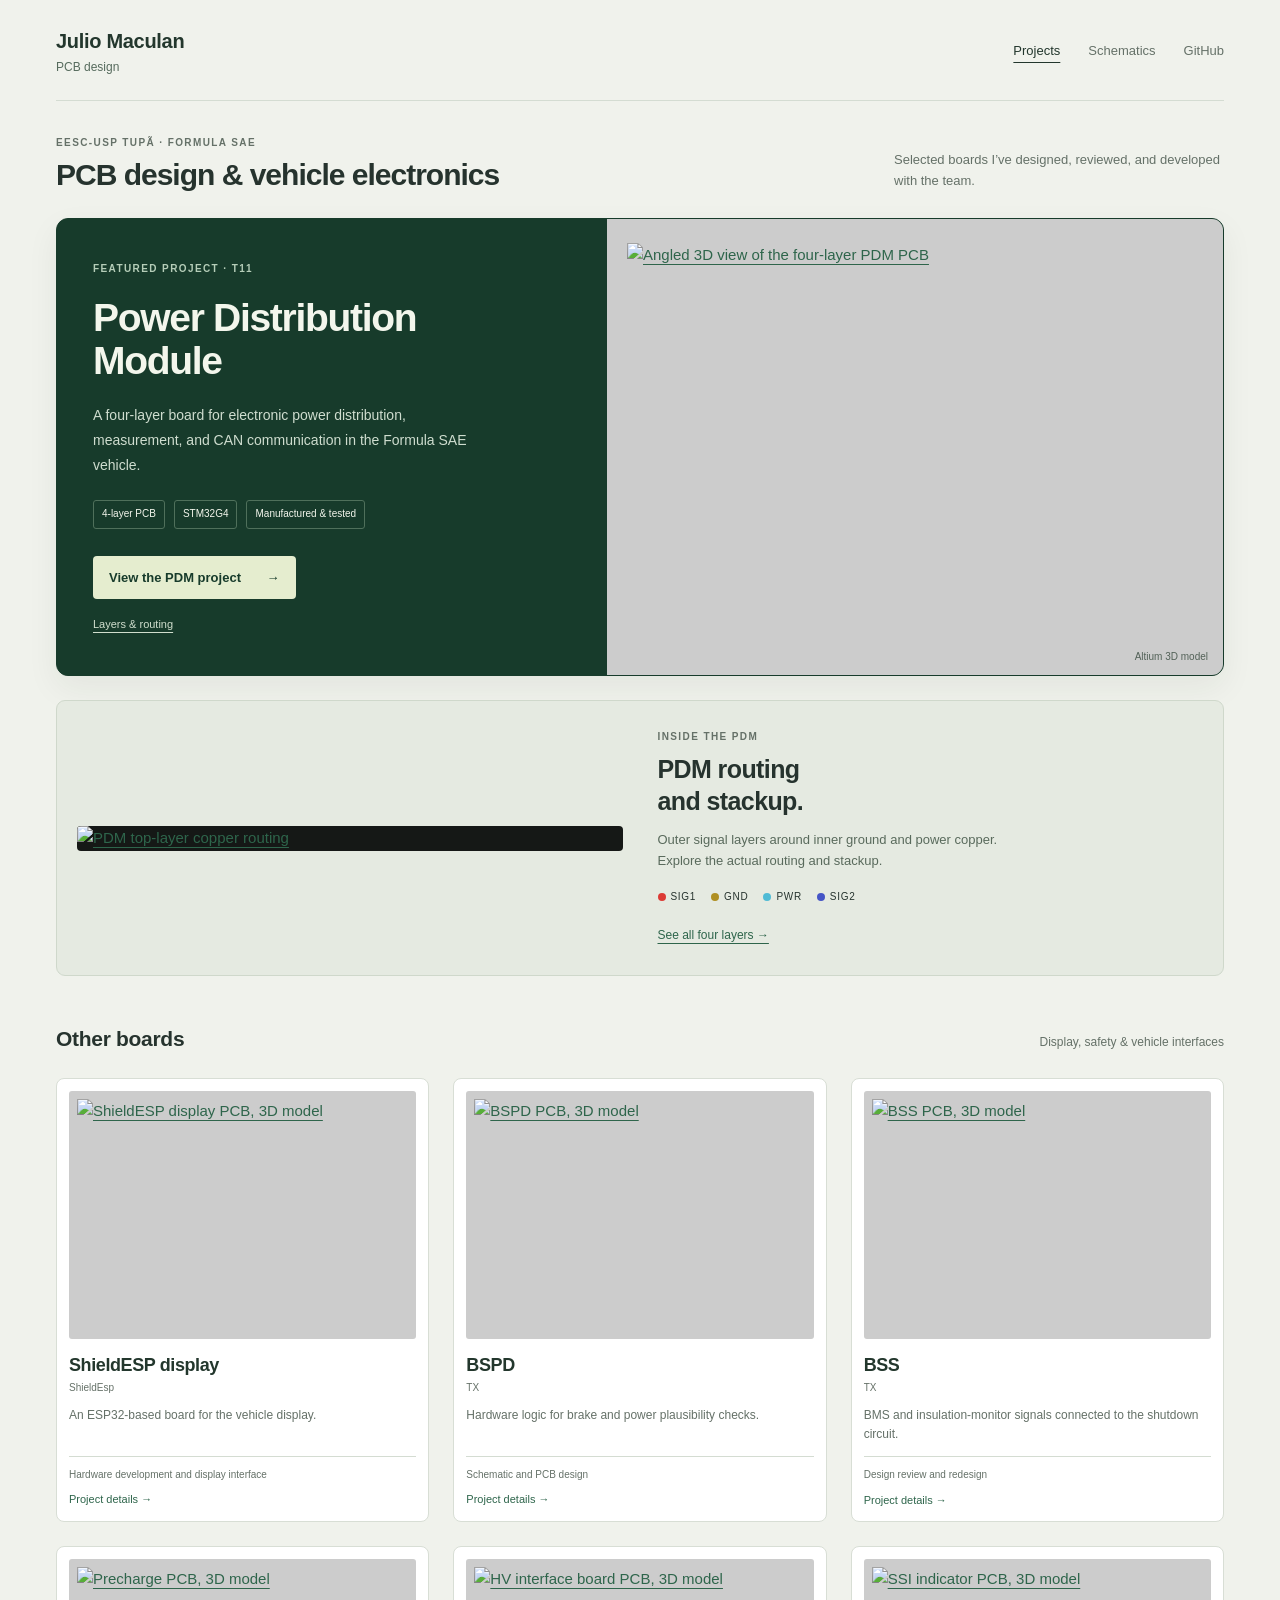
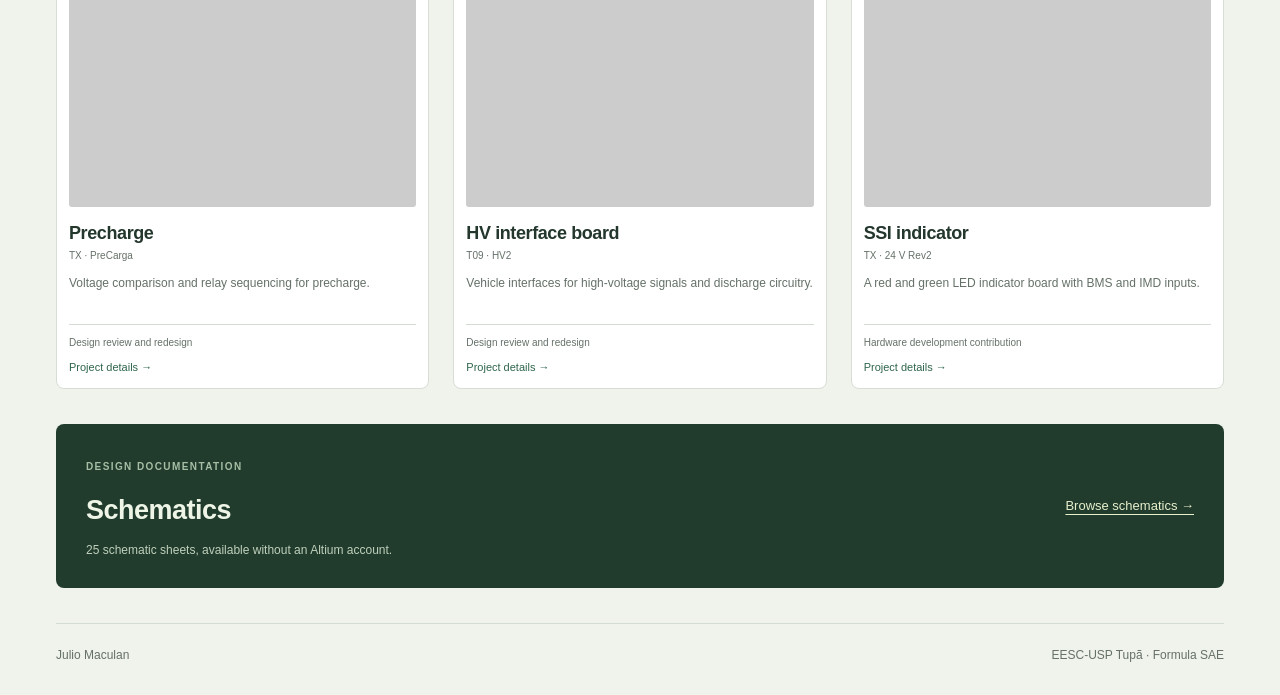
==== index.html @ d39f6730 "Add portfolio pages with featured four-layer PDM" ====
<!doctype html>
<html lang="en"><head><meta charset="utf-8"><meta name="viewport" content="width=device-width,initial-scale=1"><meta name="description" content="PCB design projects by Julio Maculan for EESC-USP Tupã Formula SAE."><title>PCB projects · Julio Maculan</title><link rel="stylesheet" href="style.css"></head><body><a class="skip" href="#main">Skip to content</a><header class="site-header"><a class="identity" href="index.html">Julio Maculan<span>PCB design</span></a><nav aria-label="Main"><a href="index.html" aria-current="page">Projects</a><a href="schematics.html" >Schematics</a><a href="https://github.com/juliomacmac">GitHub</a></nav></header><main id="main"><section class="home-heading"><div><p class="eyebrow">EESC-USP TUPÃ · FORMULA SAE</p><h1>PCB design & vehicle electronics</h1></div><p>Selected boards I’ve designed, reviewed, and developed with the team.</p></section><section class="featured-project" aria-labelledby="featured-title"><div class="featured-copy"><p class="eyebrow">FEATURED PROJECT · T11</p><h2 id="featured-title">Power Distribution<br>Module</h2><p>A four-layer board for electronic power distribution, measurement, and CAN communication in the Formula SAE vehicle.</p><ul class="feature-facts"><li>4-layer PCB</li><li>STM32G4</li><li>Manufactured & tested</li></ul><a class="primary-link" href="pdm.html">View the PDM project <span aria-hidden="true">→</span></a><a class="secondary-link" href="pdm.html#routing">Layers & routing</a></div><a class="featured-image" href="pdm.html" aria-label="View PDM project"><img src="assets/pdm/board.jpg" alt="Angled 3D view of the four-layer PDM PCB"><span>Altium 3D model</span></a></section><section class="routing-preview"><a href="pdm.html#routing"><img src="assets/pdm/routing-sig1.jpg" alt="PDM top-layer copper routing"></a><div><p class="eyebrow">INSIDE THE PDM</p><h2>PDM routing<br>and stackup.</h2><p>Outer signal layers around inner ground and power copper. Explore the actual routing and stackup.</p><div class="layer-key"><span class="sig1">SIG1</span><span class="gnd">GND</span><span class="pwr">PWR</span><span class="sig2">SIG2</span></div><a href="pdm.html#routing">See all four layers →</a></div></section><section class="other-projects"><div class="section-title"><h2>Other boards</h2><span>Display, safety & vehicle interfaces</span></div><div class="gallery"><article class="project-card"><a class="board-link" href="display.html" aria-label="View ShieldESP display"><img src="assets/display/board.jpg" alt="ShieldESP display PCB, 3D model" loading="lazy"></a><div class="card-heading"><h2><a href="display.html">ShieldESP display</a></h2><span>ShieldEsp</span></div><p>An ESP32-based board for the vehicle display.</p><div class="card-bottom"><span>Hardware development and display interface</span><a href="display.html">Project details →</a></div></article><article class="project-card"><a class="board-link" href="bspd.html" aria-label="View BSPD"><img src="assets/bspd/board.jpg" alt="BSPD PCB, 3D model" loading="lazy"></a><div class="card-heading"><h2><a href="bspd.html">BSPD</a></h2><span>TX</span></div><p>Hardware logic for brake and power plausibility checks.</p><div class="card-bottom"><span>Schematic and PCB design</span><a href="bspd.html">Project details →</a></div></article><article class="project-card"><a class="board-link" href="bss.html" aria-label="View BSS"><img src="assets/bss/board.jpg" alt="BSS PCB, 3D model" loading="lazy"></a><div class="card-heading"><h2><a href="bss.html">BSS</a></h2><span>TX</span></div><p>BMS and insulation-monitor signals connected to the shutdown circuit.</p><div class="card-bottom"><span>Design review and redesign</span><a href="bss.html">Project details →</a></div></article><article class="project-card"><a class="board-link" href="precharge.html" aria-label="View Precharge"><img src="assets/precharge/board.jpg" alt="Precharge PCB, 3D model" loading="lazy"></a><div class="card-heading"><h2><a href="precharge.html">Precharge</a></h2><span>TX · PreCarga</span></div><p>Voltage comparison and relay sequencing for precharge.</p><div class="card-bottom"><span>Design review and redesign</span><a href="precharge.html">Project details →</a></div></article><article class="project-card"><a class="board-link" href="hv.html" aria-label="View HV interface board"><img src="assets/hv/board.jpg" alt="HV interface board PCB, 3D model" loading="lazy"></a><div class="card-heading"><h2><a href="hv.html">HV interface board</a></h2><span>T09 · HV2</span></div><p>Vehicle interfaces for high-voltage signals and discharge circuitry.</p><div class="card-bottom"><span>Design review and redesign</span><a href="hv.html">Project details →</a></div></article><article class="project-card"><a class="board-link" href="ssi.html" aria-label="View SSI indicator"><img src="assets/ssi/board.jpg" alt="SSI indicator PCB, 3D model" loading="lazy"></a><div class="card-heading"><h2><a href="ssi.html">SSI indicator</a></h2><span>TX · 24 V Rev2</span></div><p>A red and green LED indicator board with BMS and IMD inputs.</p><div class="card-bottom"><span>Hardware development contribution</span><a href="ssi.html">Project details →</a></div></article></div></section><section class="documents-link"><div><p class="eyebrow">DESIGN DOCUMENTATION</p><h2>Schematics</h2><p>25 schematic sheets, available without an Altium account.</p></div><a href="schematics.html">Browse schematics →</a></section></main><footer><span>Julio Maculan</span><span>EESC-USP Tupã · Formula SAE</span></footer></body></html>
---- style.css ----
:root{font-family:Inter,-apple-system,BlinkMacSystemFont,"Segoe UI",Arial,sans-serif;color:#26332e;background:#fafbf9;font-size:15px;line-height:1.65;--ink:#26332e;--muted:#67716c;--line:#dce1dc;--green:#32654d}*{box-sizing:border-box}html{scroll-behavior:smooth;scroll-padding-top:24px}body{max-width:1192px;margin:0 auto;padding:0 36px}a{color:var(--green);text-decoration-thickness:1px;text-underline-offset:4px}a:hover{color:#143c29}a:focus-visible,summary:focus-visible{outline:2px solid var(--green);outline-offset:5px}.site-header{padding:28px 0 24px;display:flex;align-items:center;justify-content:space-between;gap:24px;border-bottom:1px solid var(--line)}.identity{font-size:18px;font-weight:650;letter-spacing:-.3px;color:var(--ink);text-decoration:none}.identity span{font-size:12px;font-weight:400;color:var(--muted);display:block;letter-spacing:0;line-height:1.5}nav{display:flex;gap:28px;font-size:13px}nav a{text-decoration:none;color:var(--muted)}nav a[aria-current]{color:var(--ink);text-decoration:underline;text-underline-offset:7px}.intro{display:grid;grid-template-columns:1fr 1.12fr;align-items:start;gap:50px;margin:46px 0 38px}.intro h1{margin:0;font-size:38px;font-weight:550;line-height:1.2;letter-spacing:-1.5px}.intro p{margin:0 0 10px;max-width:520px}.intro .muted{font-size:13px}.muted{color:var(--muted)}.gallery{display:grid;grid-template-columns:repeat(2,minmax(0,1fr));column-gap:32px;row-gap:42px}.project-card{min-width:0}.board-link{display:flex;align-items:center;justify-content:center;background:#ccc;aspect-ratio:1.55;overflow:hidden}.board-link img{width:100%;height:100%;object-fit:contain;padding:14px;transition:transform .2s}.board-link:hover img{transform:scale(1.025)}.card-heading{display:flex;align-items:baseline;justify-content:space-between;gap:12px;margin-top:17px}.card-heading h2{font-size:20px;line-height:1.35;font-weight:600;letter-spacing:-.4px;margin:0}.card-heading h2 a{color:var(--ink);text-decoration:none}.card-heading h2 a:hover{text-decoration:underline}.card-heading>span{font-size:11px;white-space:nowrap;color:var(--muted)}.project-card>p{font-size:14px;line-height:1.6;color:var(--muted);margin:8px 0 16px}.card-bottom{border-top:1px solid var(--line);padding-top:12px;display:flex;justify-content:space-between;align-items:baseline;gap:16px;font-size:12px}.card-bottom>span{color:var(--muted)}.card-bottom>a{white-space:nowrap;text-decoration:none}.documents-link{margin:58px 0 44px;padding-top:28px;border-top:1px solid var(--line)}.documents-link h2{font-size:23px;font-weight:550;letter-spacing:-.5px;margin:0}.documents-link p{margin:8px 0 14px;color:var(--muted)}footer{display:flex;justify-content:space-between;gap:20px;color:var(--muted);font-size:12px;border-top:1px solid var(--line);padding:22px 0 30px;margin-top:44px}.back{display:inline-block;margin-top:30px;font-size:13px;text-decoration:none}.project-title{margin:26px 0 28px}.project-title .muted{font-size:12px;margin:0 0 6px}.project-title h1{font-size:34px;font-weight:550;letter-spacing:-1px;line-height:1.25;margin:0 0 10px}.project-title>p:last-child{color:var(--muted);margin:0}.project-main{display:grid;grid-template-columns:1.15fr 1fr;gap:38px;align-items:start}.board-figure{margin:0}.board-figure>a{display:flex;align-items:center;justify-content:center;background:#ccc;aspect-ratio:1.15}.board-figure img{display:block;width:100%;max-height:480px;object-fit:contain;padding:12px}figcaption{font-size:11px;color:var(--muted);padding-top:8px}.project-info h2{font-size:17px;line-height:1.4;font-weight:600;margin:0 0 10px}.project-info p{margin:0 0 23px;line-height:1.75}.text-link{font-size:13px}.small{font-size:12px}.facts-section{margin:38px 0}.facts-section h2,.section-title h2,.source-links h2{font-size:21px;font-weight:550;letter-spacing:-.3px;margin:0}.facts-section dl{display:grid;grid-template-columns:repeat(4,minmax(0,1fr));border-top:1px solid var(--line);margin-top:18px;gap:20px;padding-top:18px}.facts-section dt{font-size:11px;color:var(--muted);margin-bottom:8px}.facts-section dd{margin:0;font-size:13px}.sheet-group{margin:42px 0}.section-title{display:flex;align-items:baseline;justify-content:space-between;gap:20px;margin-bottom:17px}.section-title>span{font-size:12px;color:var(--muted)}.sheet{border-top:1px solid var(--line)}.sheet:last-child{border-bottom:1px solid var(--line)}summary{cursor:pointer;padding:16px 0;font-size:14px}summary span{float:right;font-size:11px;color:var(--muted);padding-right:3px}.sheet[open] summary span{visibility:hidden}.sheet-body{padding:4px 0 20px}.sheet-body>a{display:block;border:1px solid var(--line);background:#fffcf8}.sheet-body img{display:block;width:100%;height:auto;max-height:740px;object-fit:contain}.sheet-body p{display:flex;gap:24px;font-size:12px;margin:12px 0 0}.sheet-nav{display:flex;flex-wrap:wrap;gap:12px 28px;border-bottom:1px solid var(--line);padding-bottom:20px}.sheet-nav a{font-size:13px}.source-links{margin:38px 0}.source-links>p{display:flex;gap:18px;flex-wrap:wrap;font-size:13px}.source-links>p.small{font-size:12px}.skip{position:absolute;top:-100px;padding:10px;background:var(--ink);color:#fff}.skip:focus{top:4px}@media(max-width:850px){body{padding:0 24px}.intro{gap:30px}.project-main{grid-template-columns:1fr;gap:24px}.board-figure>a{aspect-ratio:1.55}.board-figure img{max-height:410px}.facts-section dl{grid-template-columns:1fr 1fr}.card-heading{display:block}.card-heading>span{display:block;margin-top:4px}.card-bottom{display:block}.card-bottom>a{display:block;margin-top:8px}.gallery{gap:32px 24px}}@media(max-width:560px){body{padding:0 20px}.site-header{padding:20px 0;align-items:flex-start;gap:16px}.identity{font-size:17px}nav{gap:14px;font-size:12px;padding-top:4px}.intro{display:block;margin:30px 0}.intro h1{font-size:32px;margin-bottom:18px}.gallery{grid-template-columns:1fr;gap:32px}.card-heading{display:flex}.card-heading h2{font-size:20px}.card-bottom{display:flex}.card-bottom>a{margin-top:0}.board-link{aspect-ratio:1.4}.project-title h1{font-size:29px}.project-title{margin-top:23px}.facts-section dl{gap:20px}.sheet-body p{flex-wrap:wrap;gap:10px 22px}footer{display:block}footer span{display:block}.section-title h2{font-size:20px}}@media(prefers-reduced-motion:reduce){html{scroll-behavior:auto}.board-link img{transition:none}}
/* Featured PDM and the project gallery */
:root{background:#f0f2ec;--ink:#23372d;--muted:#657168;--line:#d4dcd2;--green:#2e654b}body{max-width:1240px}.site-header{padding-top:25px}.identity{font-size:20px}.identity span{color:#566b5d}.home-heading{display:flex;align-items:flex-end;justify-content:space-between;gap:45px;margin:34px 0 24px}.home-heading h1{font-size:30px;font-weight:550;line-height:1.25;letter-spacing:-1px;margin:6px 0 0}.home-heading>p{color:var(--muted);font-size:13px;max-width:330px;margin:0 0 2px}.eyebrow{font-size:10px;line-height:1.5;letter-spacing:1.4px;font-weight:650;margin:0;color:var(--muted)}.featured-project{display:grid;grid-template-columns:1fr 1.12fr;background:#173b2b;border:1px solid #173b2b;border-radius:12px;overflow:hidden;box-shadow:0 12px 32px #1f332410}.featured-copy{padding:42px 36px;color:#f3f6ec;display:flex;flex-direction:column;align-items:flex-start;justify-content:center}.featured-copy .eyebrow{color:#b5cdb8}.featured-copy h2{font-size:39px;font-weight:550;letter-spacing:-1.3px;line-height:1.12;margin:20px 0}.featured-copy>p:not(.eyebrow){font-size:14px;line-height:1.8;color:#cfddcf;max-width:390px;margin:0}.feature-facts{list-style:none;display:flex;flex-wrap:wrap;gap:9px;padding:0;margin:22px 0 27px;font-size:10px}.feature-facts li{padding:5px 8px;border:1px solid #4f705b;border-radius:3px;margin:0}.primary-link{background:#e5edcf;color:#173b2b;padding:11px 16px;border-radius:4px;text-decoration:none;font-size:13px;font-weight:600}.primary-link span{margin-left:22px}.primary-link:hover{background:#fff;color:#173b2b}.secondary-link{font-size:11px;color:#d1dfce;margin-top:16px}.secondary-link:hover{color:#fff}.featured-image{display:flex;align-items:center;justify-content:center;background:#ccc;position:relative;padding:24px 20px 30px;min-width:0}.featured-image img{width:100%;height:100%;max-height:440px;object-fit:contain}.featured-image>span{position:absolute;bottom:10px;right:15px;color:#526157;font-size:10px}.routing-preview{display:grid;grid-template-columns:1fr 1fr;gap:35px;margin:24px 0 46px;padding:20px;background:#e5eae1;border:1px solid #cfd8cb;border-radius:9px;align-items:center}.routing-preview>a{display:block;background:#151816;border-radius:4px;overflow:hidden}.routing-preview img{display:block;width:100%;max-height:235px;object-fit:contain}.routing-preview>div{padding:8px 15px 8px 0}.routing-preview h2{font-size:25px;font-weight:550;letter-spacing:-.6px;line-height:1.25;margin:10px 0 12px}.routing-preview p:not(.eyebrow){font-size:13px;color:#596a5c;max-width:370px;margin:0}.routing-preview>div>a{font-size:12px}.layer-key{display:flex;gap:15px;margin:17px 0;font-size:10px;letter-spacing:.7px}.layer-key span{display:flex;align-items:center;gap:5px}.layer-key span:before{content:"";width:8px;height:8px;display:block;border-radius:50%}.sig1:before{background:#dc3b35}.gnd:before{background:#af8f22}.pwr:before{background:#4fbbd5}.sig2:before{background:#4555c6}.other-projects>.section-title{margin-bottom:21px}.gallery{grid-template-columns:repeat(3,minmax(0,1fr));gap:24px}.project-card{background:#fff;border:1px solid #d8ded5;border-radius:8px;padding:12px;overflow:hidden}.board-link{aspect-ratio:1.4;border-radius:3px}.board-link img{padding:8px}.card-heading{display:block;margin-top:14px}.card-heading h2{font-size:18px}.card-heading>span{display:block;margin-top:3px;font-size:10px}.project-card>p{font-size:12px;min-height:38px;margin:9px 0 12px}.card-bottom{display:block;font-size:10px;padding-top:10px}.card-bottom>a{display:block;margin-top:7px;font-size:11px}.documents-link{display:flex;justify-content:space-between;align-items:center;gap:25px;background:#213c2d;color:#eef5e7;border:0;border-radius:8px;padding:27px 30px;margin:35px 0 0}.documents-link .eyebrow{color:#a7bda5}.documents-link h2{font-size:27px;margin-top:7px}.documents-link p:not(.eyebrow){font-size:12px;color:#c0d0bc;margin-bottom:0}.documents-link>a{color:#e7efcd;font-size:13px;white-space:nowrap}.project-title h1{font-size:36px}.project-main{background:#fff;border:1px solid var(--line);padding:20px;border-radius:10px;gap:30px}.board-figure>a{border-radius:5px;overflow:hidden}.project-info{padding:8px 8px 0 0}.project-info p{font-size:14px}.facts-section{background:#e4eadd;border:1px solid #d3ddcc;border-radius:8px;padding:23px;margin-top:25px}.facts-section dl{margin-bottom:0}.layout-study{margin:42px 0}.layout-intro{max-width:740px;color:var(--muted);font-size:14px;margin:8px 0 22px}.routing-grid{display:grid;grid-template-columns:1fr 1fr;gap:22px}.routing-grid figure{margin:0;background:#fff;padding:10px;border:1px solid var(--line);border-radius:7px}.routing-grid figure>a{display:block;background:#222}.routing-grid img{display:block;width:100%;height:auto}.routing-grid figcaption{display:flex;justify-content:space-between;gap:10px;padding:11px 2px 1px;font-size:11px}.routing-grid figcaption strong{font-weight:600;color:var(--ink)}.stackup{margin-top:24px}.stackup .sheet-body img{max-height:850px;background:#fff}.sheet-group{background:#fafbf7;border:1px solid var(--line);border-radius:8px;padding:24px;margin:28px 0}.sheet-body p{color:var(--muted)}.sheet-nav{padding:18px 22px;background:#e2e9db;border-radius:5px;border:1px solid var(--line)}.source-links{font-size:13px}footer{margin-top:35px}@media(max-width:950px){.gallery{grid-template-columns:1fr 1fr}.featured-copy{padding:30px 25px}.featured-copy h2{font-size:34px}.featured-image{padding:15px}.routing-preview{gap:23px}.project-main{padding:15px}}@media(max-width:650px){.home-heading{display:block;margin:27px 0 22px}.home-heading h1{font-size:27px}.home-heading>p{margin-top:15px;max-width:400px}.featured-project{grid-template-columns:1fr}.featured-image{grid-row:1;max-height:360px;padding:14px}.featured-image img{max-height:320px}.featured-copy{padding:28px 25px}.featured-copy h2{font-size:33px;margin:15px 0}.feature-facts{margin:18px 0 22px}.routing-preview{grid-template-columns:1fr;padding:15px;gap:15px;margin-bottom:32px}.routing-preview>div{padding:0 5px 5px}.routing-preview img{max-height:230px}.routing-preview h2{font-size:23px}.gallery{grid-template-columns:1fr 1fr;gap:15px}.project-card{padding:9px}.board-link{aspect-ratio:1.15}.card-heading h2{font-size:16px}.project-card>p{font-size:11px;min-height:0}.card-bottom>span{font-size:10px}.other-projects>.section-title{display:block}.other-projects>.section-title>span{display:block;margin-top:8px}.documents-link{display:block;padding:24px}.documents-link>a{display:inline-block;margin-top:18px}.routing-grid{grid-template-columns:1fr}.layout-study>.section-title{display:block}.layout-study>.section-title>span{display:block;margin-top:10px}.sheet-group{padding:17px}.facts-section{padding:18px}.project-title h1{font-size:30px}}@media(max-width:380px){.gallery{grid-template-columns:1fr}.site-header{gap:10px}nav{gap:10px}}
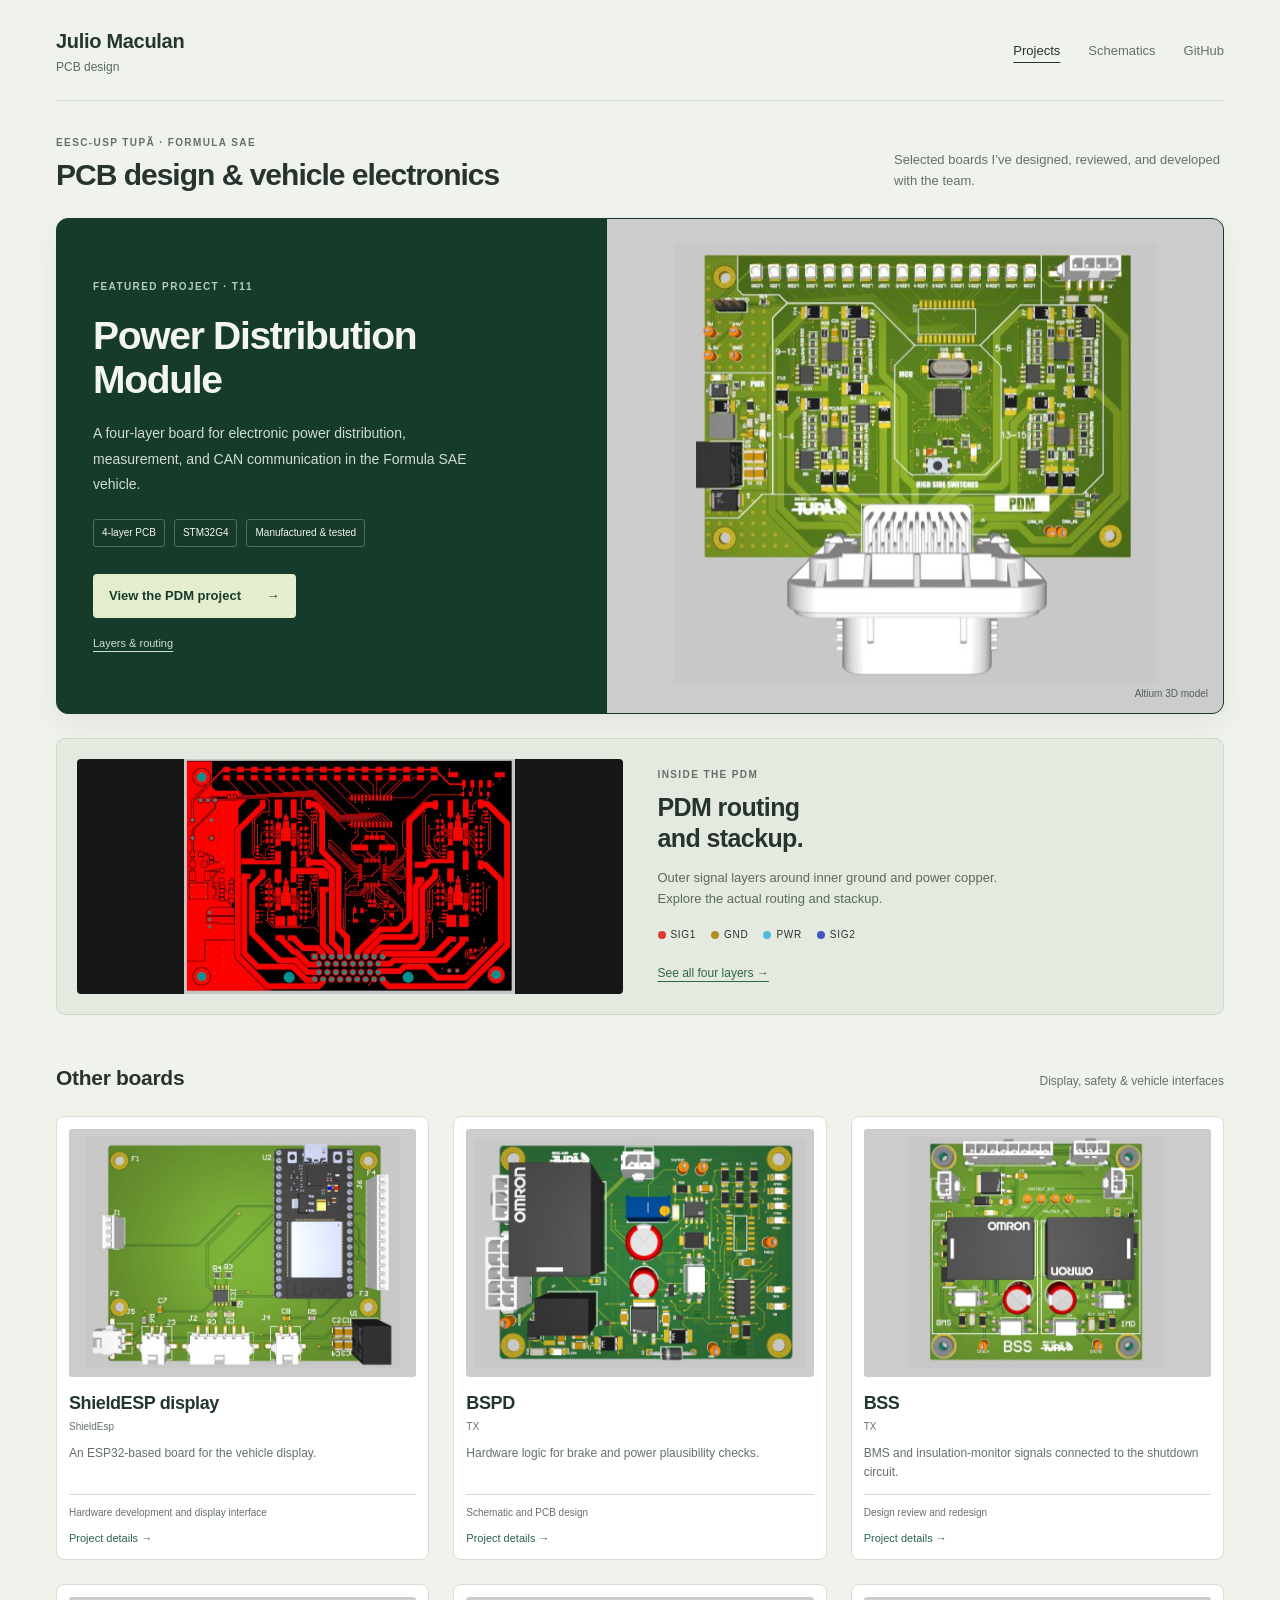
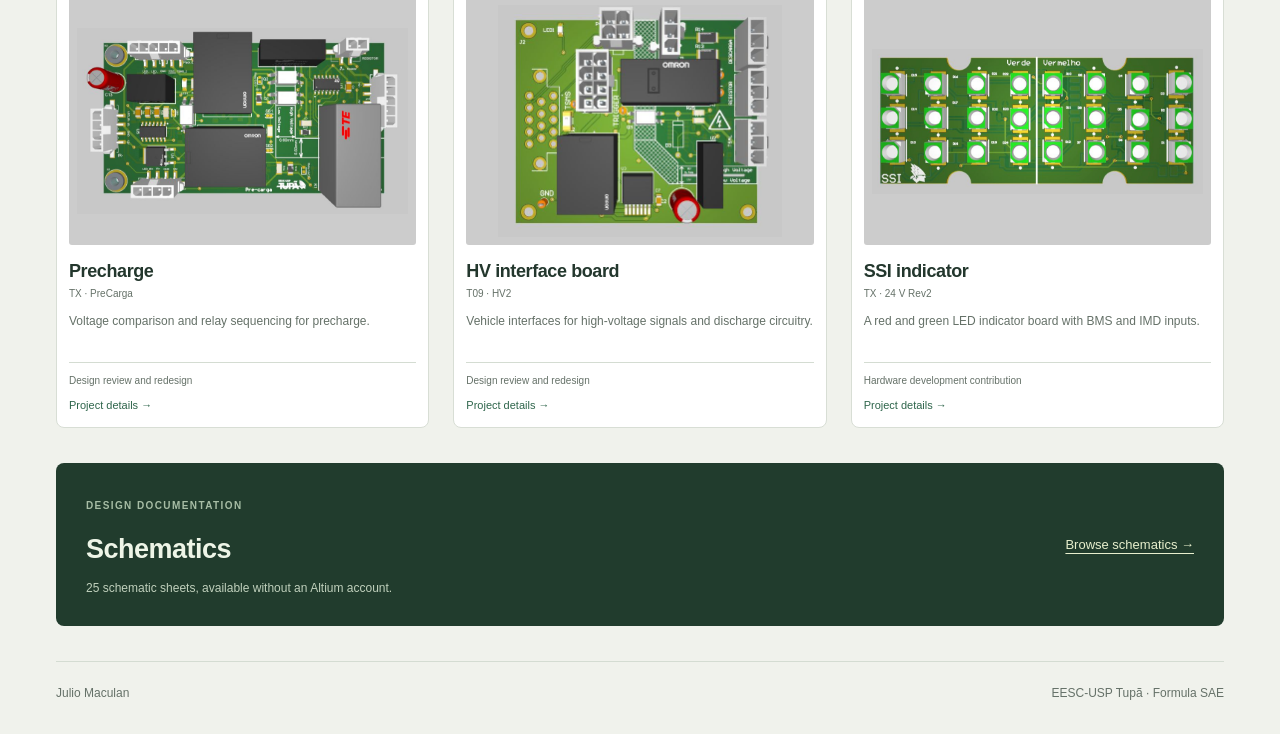
==== commit 273393c6: "Describe complete top-down PDM image" ====
--- a/index.html
+++ b/index.html
@@ -1,2 +1,2 @@
 <!doctype html>
-<html lang="en"><head><meta charset="utf-8"><meta name="viewport" content="width=device-width,initial-scale=1"><meta name="description" content="PCB design projects by Julio Maculan for EESC-USP Tupã Formula SAE."><title>PCB projects · Julio Maculan</title><link rel="stylesheet" href="style.css"></head><body><a class="skip" href="#main">Skip to content</a><header class="site-header"><a class="identity" href="index.html">Julio Maculan<span>PCB design</span></a><nav aria-label="Main"><a href="index.html" aria-current="page">Projects</a><a href="schematics.html" >Schematics</a><a href="https://github.com/juliomacmac">GitHub</a></nav></header><main id="main"><section class="home-heading"><div><p class="eyebrow">EESC-USP TUPÃ · FORMULA SAE</p><h1>PCB design & vehicle electronics</h1></div><p>Selected boards I’ve designed, reviewed, and developed with the team.</p></section><section class="featured-project" aria-labelledby="featured-title"><div class="featured-copy"><p class="eyebrow">FEATURED PROJECT · T11</p><h2 id="featured-title">Power Distribution<br>Module</h2><p>A four-layer board for electronic power distribution, measurement, and CAN communication in the Formula SAE vehicle.</p><ul class="feature-facts"><li>4-layer PCB</li><li>STM32G4</li><li>Manufactured & tested</li></ul><a class="primary-link" href="pdm.html">View the PDM project <span aria-hidden="true">→</span></a><a class="secondary-link" href="pdm.html#routing">Layers & routing</a></div><a class="featured-image" href="pdm.html" aria-label="View PDM project"><img src="assets/pdm/board.jpg" alt="Angled 3D view of the four-layer PDM PCB"><span>Altium 3D model</span></a></section><section class="routing-preview"><a href="pdm.html#routing"><img src="assets/pdm/routing-sig1.jpg" alt="PDM top-layer copper routing"></a><div><p class="eyebrow">INSIDE THE PDM</p><h2>PDM routing<br>and stackup.</h2><p>Outer signal layers around inner ground and power copper. Explore the actual routing and stackup.</p><div class="layer-key"><span class="sig1">SIG1</span><span class="gnd">GND</span><span class="pwr">PWR</span><span class="sig2">SIG2</span></div><a href="pdm.html#routing">See all four layers →</a></div></section><section class="other-projects"><div class="section-title"><h2>Other boards</h2><span>Display, safety & vehicle interfaces</span></div><div class="gallery"><article class="project-card"><a class="board-link" href="display.html" aria-label="View ShieldESP display"><img src="assets/display/board.jpg" alt="ShieldESP display PCB, 3D model" loading="lazy"></a><div class="card-heading"><h2><a href="display.html">ShieldESP display</a></h2><span>ShieldEsp</span></div><p>An ESP32-based board for the vehicle display.</p><div class="card-bottom"><span>Hardware development and display interface</span><a href="display.html">Project details →</a></div></article><article class="project-card"><a class="board-link" href="bspd.html" aria-label="View BSPD"><img src="assets/bspd/board.jpg" alt="BSPD PCB, 3D model" loading="lazy"></a><div class="card-heading"><h2><a href="bspd.html">BSPD</a></h2><span>TX</span></div><p>Hardware logic for brake and power plausibility checks.</p><div class="card-bottom"><span>Schematic and PCB design</span><a href="bspd.html">Project details →</a></div></article><article class="project-card"><a class="board-link" href="bss.html" aria-label="View BSS"><img src="assets/bss/board.jpg" alt="BSS PCB, 3D model" loading="lazy"></a><div class="card-heading"><h2><a href="bss.html">BSS</a></h2><span>TX</span></div><p>BMS and insulation-monitor signals connected to the shutdown circuit.</p><div class="card-bottom"><span>Design review and redesign</span><a href="bss.html">Project details →</a></div></article><article class="project-card"><a class="board-link" href="precharge.html" aria-label="View Precharge"><img src="assets/precharge/board.jpg" alt="Precharge PCB, 3D model" loading="lazy"></a><div class="card-heading"><h2><a href="precharge.html">Precharge</a></h2><span>TX · PreCarga</span></div><p>Voltage comparison and relay sequencing for precharge.</p><div class="card-bottom"><span>Design review and redesign</span><a href="precharge.html">Project details →</a></div></article><article class="project-card"><a class="board-link" href="hv.html" aria-label="View HV interface board"><img src="assets/hv/board.jpg" alt="HV interface board PCB, 3D model" loading="lazy"></a><div class="card-heading"><h2><a href="hv.html">HV interface board</a></h2><span>T09 · HV2</span></div><p>Vehicle interfaces for high-voltage signals and discharge circuitry.</p><div class="card-bottom"><span>Design review and redesign</span><a href="hv.html">Project details →</a></div></article><article class="project-card"><a class="board-link" href="ssi.html" aria-label="View SSI indicator"><img src="assets/ssi/board.jpg" alt="SSI indicator PCB, 3D model" loading="lazy"></a><div class="card-heading"><h2><a href="ssi.html">SSI indicator</a></h2><span>TX · 24 V Rev2</span></div><p>A red and green LED indicator board with BMS and IMD inputs.</p><div class="card-bottom"><span>Hardware development contribution</span><a href="ssi.html">Project details →</a></div></article></div></section><section class="documents-link"><div><p class="eyebrow">DESIGN DOCUMENTATION</p><h2>Schematics</h2><p>25 schematic sheets, available without an Altium account.</p></div><a href="schematics.html">Browse schematics →</a></section></main><footer><span>Julio Maculan</span><span>EESC-USP Tupã · Formula SAE</span></footer></body></html>+<html lang="en"><head><meta charset="utf-8"><meta name="viewport" content="width=device-width,initial-scale=1"><meta name="description" content="PCB design projects by Julio Maculan for EESC-USP Tupã Formula SAE."><title>PCB projects · Julio Maculan</title><link rel="stylesheet" href="style.css"></head><body><a class="skip" href="#main">Skip to content</a><header class="site-header"><a class="identity" href="index.html">Julio Maculan<span>PCB design</span></a><nav aria-label="Main"><a href="index.html" aria-current="page">Projects</a><a href="schematics.html" >Schematics</a><a href="https://github.com/juliomacmac">GitHub</a></nav></header><main id="main"><section class="home-heading"><div><p class="eyebrow">EESC-USP TUPÃ · FORMULA SAE</p><h1>PCB design & vehicle electronics</h1></div><p>Selected boards I’ve designed, reviewed, and developed with the team.</p></section><section class="featured-project" aria-labelledby="featured-title"><div class="featured-copy"><p class="eyebrow">FEATURED PROJECT · T11</p><h2 id="featured-title">Power Distribution<br>Module</h2><p>A four-layer board for electronic power distribution, measurement, and CAN communication in the Formula SAE vehicle.</p><ul class="feature-facts"><li>4-layer PCB</li><li>STM32G4</li><li>Manufactured & tested</li></ul><a class="primary-link" href="pdm.html">View the PDM project <span aria-hidden="true">→</span></a><a class="secondary-link" href="pdm.html#routing">Layers & routing</a></div><a class="featured-image" href="pdm.html" aria-label="View PDM project"><img src="assets/pdm/board.jpg" alt="Top-down 3D view of the entire four-layer PDM PCB and main connector"><span>Altium 3D model</span></a></section><section class="routing-preview"><a href="pdm.html#routing"><img src="assets/pdm/routing-sig1.jpg" alt="PDM top-layer copper routing"></a><div><p class="eyebrow">INSIDE THE PDM</p><h2>PDM routing<br>and stackup.</h2><p>Outer signal layers around inner ground and power copper. Explore the actual routing and stackup.</p><div class="layer-key"><span class="sig1">SIG1</span><span class="gnd">GND</span><span class="pwr">PWR</span><span class="sig2">SIG2</span></div><a href="pdm.html#routing">See all four layers →</a></div></section><section class="other-projects"><div class="section-title"><h2>Other boards</h2><span>Display, safety & vehicle interfaces</span></div><div class="gallery"><article class="project-card"><a class="board-link" href="display.html" aria-label="View ShieldESP display"><img src="assets/display/board.jpg" alt="ShieldESP display PCB, 3D model" loading="lazy"></a><div class="card-heading"><h2><a href="display.html">ShieldESP display</a></h2><span>ShieldEsp</span></div><p>An ESP32-based board for the vehicle display.</p><div class="card-bottom"><span>Hardware development and display interface</span><a href="display.html">Project details →</a></div></article><article class="project-card"><a class="board-link" href="bspd.html" aria-label="View BSPD"><img src="assets/bspd/board.jpg" alt="BSPD PCB, 3D model" loading="lazy"></a><div class="card-heading"><h2><a href="bspd.html">BSPD</a></h2><span>TX</span></div><p>Hardware logic for brake and power plausibility checks.</p><div class="card-bottom"><span>Schematic and PCB design</span><a href="bspd.html">Project details →</a></div></article><article class="project-card"><a class="board-link" href="bss.html" aria-label="View BSS"><img src="assets/bss/board.jpg" alt="BSS PCB, 3D model" loading="lazy"></a><div class="card-heading"><h2><a href="bss.html">BSS</a></h2><span>TX</span></div><p>BMS and insulation-monitor signals connected to the shutdown circuit.</p><div class="card-bottom"><span>Design review and redesign</span><a href="bss.html">Project details →</a></div></article><article class="project-card"><a class="board-link" href="precharge.html" aria-label="View Precharge"><img src="assets/precharge/board.jpg" alt="Precharge PCB, 3D model" loading="lazy"></a><div class="card-heading"><h2><a href="precharge.html">Precharge</a></h2><span>TX · PreCarga</span></div><p>Voltage comparison and relay sequencing for precharge.</p><div class="card-bottom"><span>Design review and redesign</span><a href="precharge.html">Project details →</a></div></article><article class="project-card"><a class="board-link" href="hv.html" aria-label="View HV interface board"><img src="assets/hv/board.jpg" alt="HV interface board PCB, 3D model" loading="lazy"></a><div class="card-heading"><h2><a href="hv.html">HV interface board</a></h2><span>T09 · HV2</span></div><p>Vehicle interfaces for high-voltage signals and discharge circuitry.</p><div class="card-bottom"><span>Design review and redesign</span><a href="hv.html">Project details →</a></div></article><article class="project-card"><a class="board-link" href="ssi.html" aria-label="View SSI indicator"><img src="assets/ssi/board.jpg" alt="SSI indicator PCB, 3D model" loading="lazy"></a><div class="card-heading"><h2><a href="ssi.html">SSI indicator</a></h2><span>TX · 24 V Rev2</span></div><p>A red and green LED indicator board with BMS and IMD inputs.</p><div class="card-bottom"><span>Hardware development contribution</span><a href="ssi.html">Project details →</a></div></article></div></section><section class="documents-link"><div><p class="eyebrow">DESIGN DOCUMENTATION</p><h2>Schematics</h2><p>25 schematic sheets, available without an Altium account.</p></div><a href="schematics.html">Browse schematics →</a></section></main><footer><span>Julio Maculan</span><span>EESC-USP Tupã · Formula SAE</span></footer></body></html>
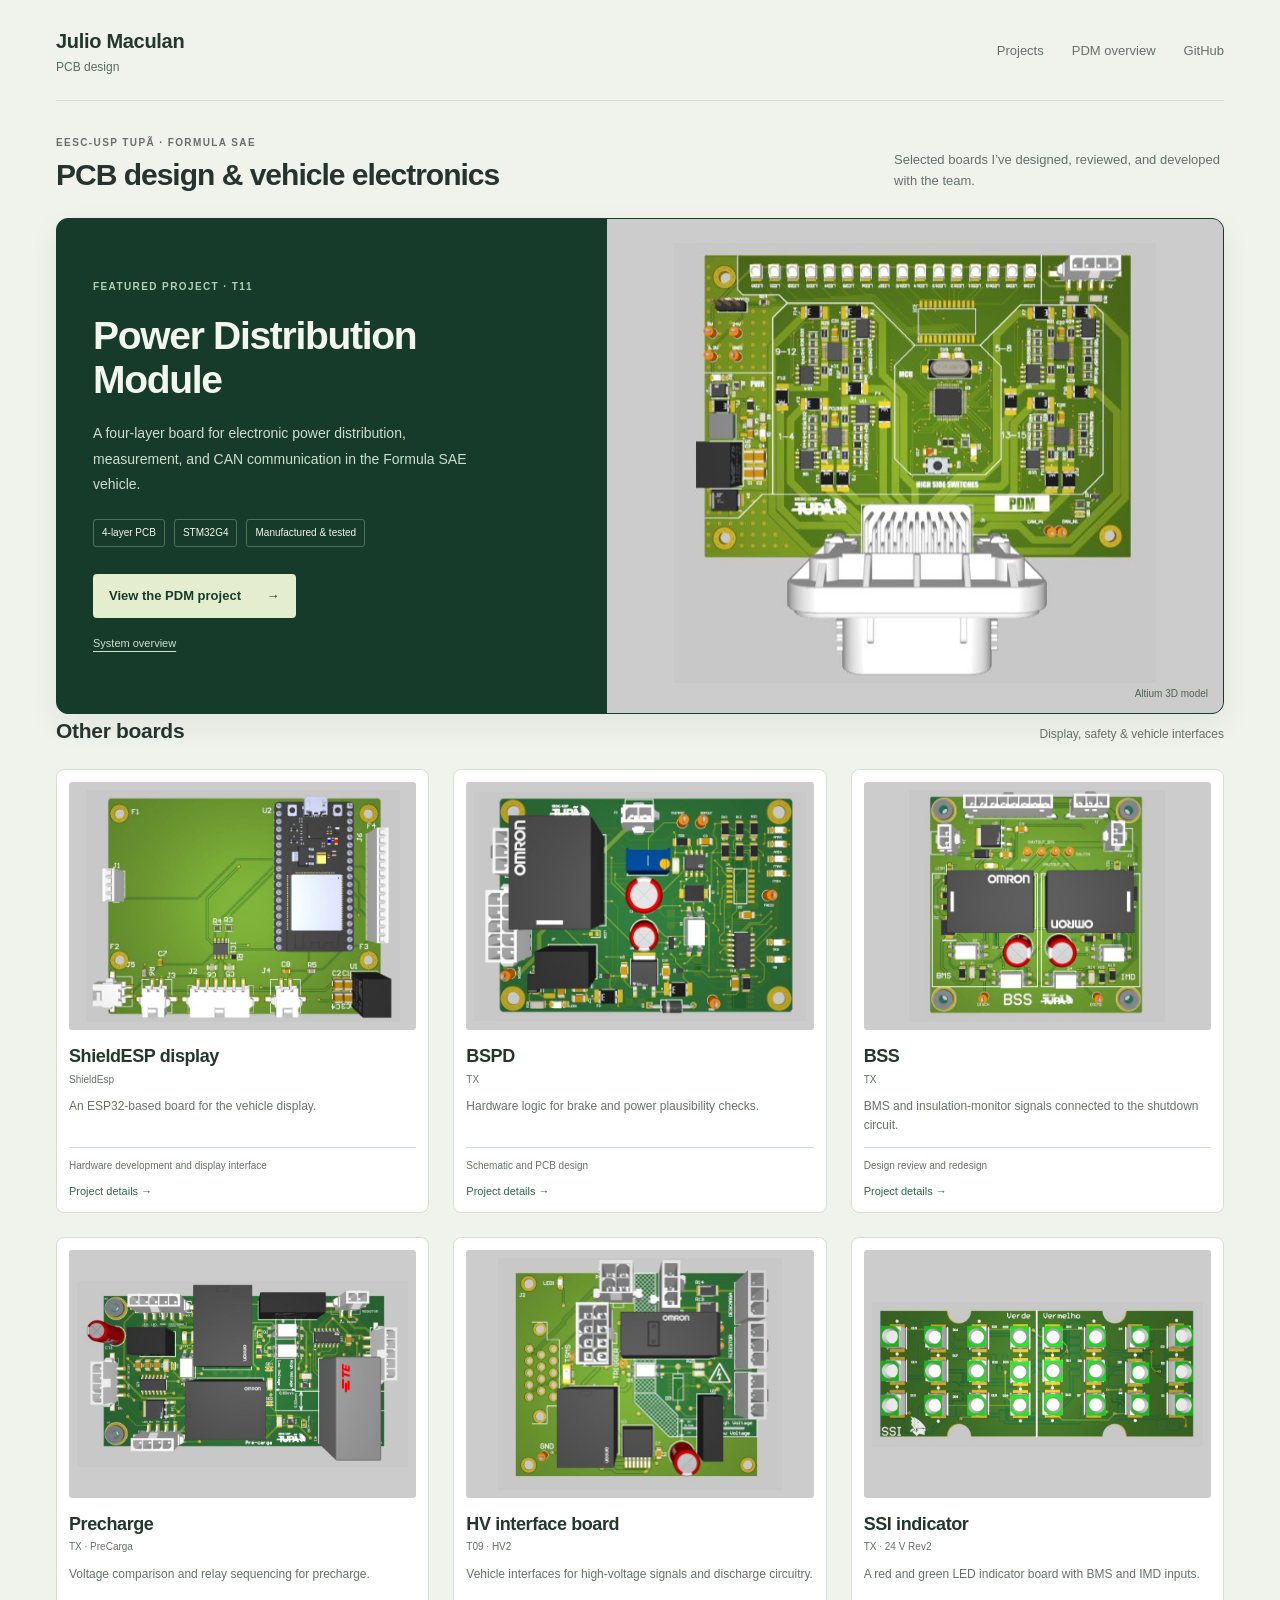
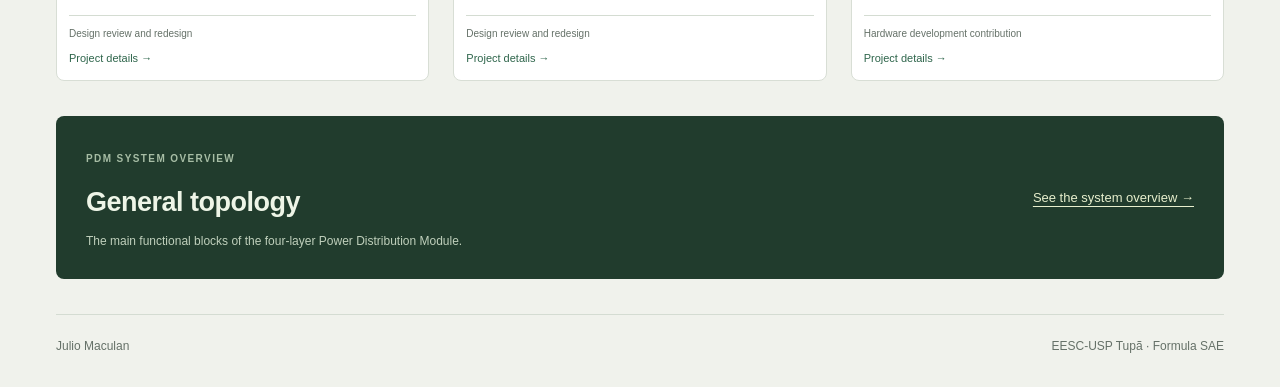
==== commit 094ef9df: "Publish only 3D geometry and general PDM topology" ====
--- a/index.html
+++ b/index.html
@@ -1,2 +1,2 @@
 <!doctype html>
-<html lang="en"><head><meta charset="utf-8"><meta name="viewport" content="width=device-width,initial-scale=1"><meta name="description" content="PCB design projects by Julio Maculan for EESC-USP Tupã Formula SAE."><title>PCB projects · Julio Maculan</title><link rel="stylesheet" href="style.css"></head><body><a class="skip" href="#main">Skip to content</a><header class="site-header"><a class="identity" href="index.html">Julio Maculan<span>PCB design</span></a><nav aria-label="Main"><a href="index.html" aria-current="page">Projects</a><a href="schematics.html" >Schematics</a><a href="https://github.com/juliomacmac">GitHub</a></nav></header><main id="main"><section class="home-heading"><div><p class="eyebrow">EESC-USP TUPÃ · FORMULA SAE</p><h1>PCB design & vehicle electronics</h1></div><p>Selected boards I’ve designed, reviewed, and developed with the team.</p></section><section class="featured-project" aria-labelledby="featured-title"><div class="featured-copy"><p class="eyebrow">FEATURED PROJECT · T11</p><h2 id="featured-title">Power Distribution<br>Module</h2><p>A four-layer board for electronic power distribution, measurement, and CAN communication in the Formula SAE vehicle.</p><ul class="feature-facts"><li>4-layer PCB</li><li>STM32G4</li><li>Manufactured & tested</li></ul><a class="primary-link" href="pdm.html">View the PDM project <span aria-hidden="true">→</span></a><a class="secondary-link" href="pdm.html#routing">Layers & routing</a></div><a class="featured-image" href="pdm.html" aria-label="View PDM project"><img src="assets/pdm/board.jpg" alt="Top-down 3D view of the entire four-layer PDM PCB and main connector"><span>Altium 3D model</span></a></section><section class="routing-preview"><a href="pdm.html#routing"><img src="assets/pdm/routing-sig1.jpg" alt="PDM top-layer copper routing"></a><div><p class="eyebrow">INSIDE THE PDM</p><h2>PDM routing<br>and stackup.</h2><p>Outer signal layers around inner ground and power copper. Explore the actual routing and stackup.</p><div class="layer-key"><span class="sig1">SIG1</span><span class="gnd">GND</span><span class="pwr">PWR</span><span class="sig2">SIG2</span></div><a href="pdm.html#routing">See all four layers →</a></div></section><section class="other-projects"><div class="section-title"><h2>Other boards</h2><span>Display, safety & vehicle interfaces</span></div><div class="gallery"><article class="project-card"><a class="board-link" href="display.html" aria-label="View ShieldESP display"><img src="assets/display/board.jpg" alt="ShieldESP display PCB, 3D model" loading="lazy"></a><div class="card-heading"><h2><a href="display.html">ShieldESP display</a></h2><span>ShieldEsp</span></div><p>An ESP32-based board for the vehicle display.</p><div class="card-bottom"><span>Hardware development and display interface</span><a href="display.html">Project details →</a></div></article><article class="project-card"><a class="board-link" href="bspd.html" aria-label="View BSPD"><img src="assets/bspd/board.jpg" alt="BSPD PCB, 3D model" loading="lazy"></a><div class="card-heading"><h2><a href="bspd.html">BSPD</a></h2><span>TX</span></div><p>Hardware logic for brake and power plausibility checks.</p><div class="card-bottom"><span>Schematic and PCB design</span><a href="bspd.html">Project details →</a></div></article><article class="project-card"><a class="board-link" href="bss.html" aria-label="View BSS"><img src="assets/bss/board.jpg" alt="BSS PCB, 3D model" loading="lazy"></a><div class="card-heading"><h2><a href="bss.html">BSS</a></h2><span>TX</span></div><p>BMS and insulation-monitor signals connected to the shutdown circuit.</p><div class="card-bottom"><span>Design review and redesign</span><a href="bss.html">Project details →</a></div></article><article class="project-card"><a class="board-link" href="precharge.html" aria-label="View Precharge"><img src="assets/precharge/board.jpg" alt="Precharge PCB, 3D model" loading="lazy"></a><div class="card-heading"><h2><a href="precharge.html">Precharge</a></h2><span>TX · PreCarga</span></div><p>Voltage comparison and relay sequencing for precharge.</p><div class="card-bottom"><span>Design review and redesign</span><a href="precharge.html">Project details →</a></div></article><article class="project-card"><a class="board-link" href="hv.html" aria-label="View HV interface board"><img src="assets/hv/board.jpg" alt="HV interface board PCB, 3D model" loading="lazy"></a><div class="card-heading"><h2><a href="hv.html">HV interface board</a></h2><span>T09 · HV2</span></div><p>Vehicle interfaces for high-voltage signals and discharge circuitry.</p><div class="card-bottom"><span>Design review and redesign</span><a href="hv.html">Project details →</a></div></article><article class="project-card"><a class="board-link" href="ssi.html" aria-label="View SSI indicator"><img src="assets/ssi/board.jpg" alt="SSI indicator PCB, 3D model" loading="lazy"></a><div class="card-heading"><h2><a href="ssi.html">SSI indicator</a></h2><span>TX · 24 V Rev2</span></div><p>A red and green LED indicator board with BMS and IMD inputs.</p><div class="card-bottom"><span>Hardware development contribution</span><a href="ssi.html">Project details →</a></div></article></div></section><section class="documents-link"><div><p class="eyebrow">DESIGN DOCUMENTATION</p><h2>Schematics</h2><p>25 schematic sheets, available without an Altium account.</p></div><a href="schematics.html">Browse schematics →</a></section></main><footer><span>Julio Maculan</span><span>EESC-USP Tupã · Formula SAE</span></footer></body></html>+<html lang="en"><head><meta charset="utf-8"><meta name="viewport" content="width=device-width,initial-scale=1"><meta name="description" content="PCB design projects by Julio Maculan for EESC-USP Tupã Formula SAE."><meta property="og:title" content="PCB projects · Julio Maculan"><meta property="og:description" content="PCB design projects by Julio Maculan for EESC-USP Tupã Formula SAE."><meta property="og:type" content="website"><meta property="og:image" content="https://juliomacmac.github.io/assets/pdm/board.jpg"><meta name="twitter:card" content="summary_large_image"><title>PCB projects · Julio Maculan</title><link rel="stylesheet" href="style.css"></head><body><a class="skip" href="#main">Skip to content</a><header class="site-header"><a class="identity" href="index.html">Julio Maculan<span>PCB design</span></a><nav aria-label="Main"><a href="index.html">Projects</a><a href="pdm.html#topology">PDM overview</a><a href="https://github.com/juliomacmac">GitHub</a></nav></header><main id="main"><section class="home-heading"><div><p class="eyebrow">EESC-USP TUPÃ · FORMULA SAE</p><h1>PCB design & vehicle electronics</h1></div><p>Selected boards I’ve designed, reviewed, and developed with the team.</p></section><section class="featured-project" aria-labelledby="featured-title"><div class="featured-copy"><p class="eyebrow">FEATURED PROJECT · T11</p><h2 id="featured-title">Power Distribution<br>Module</h2><p>A four-layer board for electronic power distribution, measurement, and CAN communication in the Formula SAE vehicle.</p><ul class="feature-facts"><li>4-layer PCB</li><li>STM32G4</li><li>Manufactured & tested</li></ul><a class="primary-link" href="pdm.html">View the PDM project <span aria-hidden="true">→</span></a><a class="secondary-link" href="pdm.html#topology">System overview</a></div><a class="featured-image" href="pdm.html" aria-label="View PDM project"><img src="assets/pdm/board.jpg" alt="Top-down 3D view of the entire four-layer PDM PCB and main connector"><span>Altium 3D model</span></a></section><section class="other-projects"><div class="section-title"><h2>Other boards</h2><span>Display, safety & vehicle interfaces</span></div><div class="gallery"><article class="project-card"><a class="board-link" href="display.html" aria-label="View ShieldESP display"><img src="assets/display/board.jpg" alt="ShieldESP display PCB, 3D model" loading="lazy"></a><div class="card-heading"><h2><a href="display.html">ShieldESP display</a></h2><span>ShieldEsp</span></div><p>An ESP32-based board for the vehicle display.</p><div class="card-bottom"><span>Hardware development and display interface</span><a href="display.html">Project details →</a></div></article><article class="project-card"><a class="board-link" href="bspd.html" aria-label="View BSPD"><img src="assets/bspd/board.jpg" alt="BSPD PCB, 3D model" loading="lazy"></a><div class="card-heading"><h2><a href="bspd.html">BSPD</a></h2><span>TX</span></div><p>Hardware logic for brake and power plausibility checks.</p><div class="card-bottom"><span>Schematic and PCB design</span><a href="bspd.html">Project details →</a></div></article><article class="project-card"><a class="board-link" href="bss.html" aria-label="View BSS"><img src="assets/bss/board.jpg" alt="BSS PCB, 3D model" loading="lazy"></a><div class="card-heading"><h2><a href="bss.html">BSS</a></h2><span>TX</span></div><p>BMS and insulation-monitor signals connected to the shutdown circuit.</p><div class="card-bottom"><span>Design review and redesign</span><a href="bss.html">Project details →</a></div></article><article class="project-card"><a class="board-link" href="precharge.html" aria-label="View Precharge"><img src="assets/precharge/board.jpg" alt="Precharge PCB, 3D model" loading="lazy"></a><div class="card-heading"><h2><a href="precharge.html">Precharge</a></h2><span>TX · PreCarga</span></div><p>Voltage comparison and relay sequencing for precharge.</p><div class="card-bottom"><span>Design review and redesign</span><a href="precharge.html">Project details →</a></div></article><article class="project-card"><a class="board-link" href="hv.html" aria-label="View HV interface board"><img src="assets/hv/board.jpg" alt="HV interface board PCB, 3D model" loading="lazy"></a><div class="card-heading"><h2><a href="hv.html">HV interface board</a></h2><span>T09 · HV2</span></div><p>Vehicle interfaces for high-voltage signals and discharge circuitry.</p><div class="card-bottom"><span>Design review and redesign</span><a href="hv.html">Project details →</a></div></article><article class="project-card"><a class="board-link" href="ssi.html" aria-label="View SSI indicator"><img src="assets/ssi/board.jpg" alt="SSI indicator PCB, 3D model" loading="lazy"></a><div class="card-heading"><h2><a href="ssi.html">SSI indicator</a></h2><span>TX · 24 V Rev2</span></div><p>A red and green LED indicator board with BMS and IMD inputs.</p><div class="card-bottom"><span>Hardware development contribution</span><a href="ssi.html">Project details →</a></div></article></div></section><section class="documents-link"><div><p class="eyebrow">PDM SYSTEM OVERVIEW</p><h2>General topology</h2><p>The main functional blocks of the four-layer Power Distribution Module.</p></div><a href="pdm.html#topology">See the system overview →</a></section></main><footer><span>Julio Maculan</span><span>EESC-USP Tupã · Formula SAE</span></footer></body></html>
--- a/style.css
+++ b/style.css
@@ -1,3 +1,5 @@
 :root{font-family:Inter,-apple-system,BlinkMacSystemFont,"Segoe UI",Arial,sans-serif;color:#26332e;background:#fafbf9;font-size:15px;line-height:1.65;--ink:#26332e;--muted:#67716c;--line:#dce1dc;--green:#32654d}*{box-sizing:border-box}html{scroll-behavior:smooth;scroll-padding-top:24px}body{max-width:1192px;margin:0 auto;padding:0 36px}a{color:var(--green);text-decoration-thickness:1px;text-underline-offset:4px}a:hover{color:#143c29}a:focus-visible,summary:focus-visible{outline:2px solid var(--green);outline-offset:5px}.site-header{padding:28px 0 24px;display:flex;align-items:center;justify-content:space-between;gap:24px;border-bottom:1px solid var(--line)}.identity{font-size:18px;font-weight:650;letter-spacing:-.3px;color:var(--ink);text-decoration:none}.identity span{font-size:12px;font-weight:400;color:var(--muted);display:block;letter-spacing:0;line-height:1.5}nav{display:flex;gap:28px;font-size:13px}nav a{text-decoration:none;color:var(--muted)}nav a[aria-current]{color:var(--ink);text-decoration:underline;text-underline-offset:7px}.intro{display:grid;grid-template-columns:1fr 1.12fr;align-items:start;gap:50px;margin:46px 0 38px}.intro h1{margin:0;font-size:38px;font-weight:550;line-height:1.2;letter-spacing:-1.5px}.intro p{margin:0 0 10px;max-width:520px}.intro .muted{font-size:13px}.muted{color:var(--muted)}.gallery{display:grid;grid-template-columns:repeat(2,minmax(0,1fr));column-gap:32px;row-gap:42px}.project-card{min-width:0}.board-link{display:flex;align-items:center;justify-content:center;background:#ccc;aspect-ratio:1.55;overflow:hidden}.board-link img{width:100%;height:100%;object-fit:contain;padding:14px;transition:transform .2s}.board-link:hover img{transform:scale(1.025)}.card-heading{display:flex;align-items:baseline;justify-content:space-between;gap:12px;margin-top:17px}.card-heading h2{font-size:20px;line-height:1.35;font-weight:600;letter-spacing:-.4px;margin:0}.card-heading h2 a{color:var(--ink);text-decoration:none}.card-heading h2 a:hover{text-decoration:underline}.card-heading>span{font-size:11px;white-space:nowrap;color:var(--muted)}.project-card>p{font-size:14px;line-height:1.6;color:var(--muted);margin:8px 0 16px}.card-bottom{border-top:1px solid var(--line);padding-top:12px;display:flex;justify-content:space-between;align-items:baseline;gap:16px;font-size:12px}.card-bottom>span{color:var(--muted)}.card-bottom>a{white-space:nowrap;text-decoration:none}.documents-link{margin:58px 0 44px;padding-top:28px;border-top:1px solid var(--line)}.documents-link h2{font-size:23px;font-weight:550;letter-spacing:-.5px;margin:0}.documents-link p{margin:8px 0 14px;color:var(--muted)}footer{display:flex;justify-content:space-between;gap:20px;color:var(--muted);font-size:12px;border-top:1px solid var(--line);padding:22px 0 30px;margin-top:44px}.back{display:inline-block;margin-top:30px;font-size:13px;text-decoration:none}.project-title{margin:26px 0 28px}.project-title .muted{font-size:12px;margin:0 0 6px}.project-title h1{font-size:34px;font-weight:550;letter-spacing:-1px;line-height:1.25;margin:0 0 10px}.project-title>p:last-child{color:var(--muted);margin:0}.project-main{display:grid;grid-template-columns:1.15fr 1fr;gap:38px;align-items:start}.board-figure{margin:0}.board-figure>a{display:flex;align-items:center;justify-content:center;background:#ccc;aspect-ratio:1.15}.board-figure img{display:block;width:100%;max-height:480px;object-fit:contain;padding:12px}figcaption{font-size:11px;color:var(--muted);padding-top:8px}.project-info h2{font-size:17px;line-height:1.4;font-weight:600;margin:0 0 10px}.project-info p{margin:0 0 23px;line-height:1.75}.text-link{font-size:13px}.small{font-size:12px}.facts-section{margin:38px 0}.facts-section h2,.section-title h2,.source-links h2{font-size:21px;font-weight:550;letter-spacing:-.3px;margin:0}.facts-section dl{display:grid;grid-template-columns:repeat(4,minmax(0,1fr));border-top:1px solid var(--line);margin-top:18px;gap:20px;padding-top:18px}.facts-section dt{font-size:11px;color:var(--muted);margin-bottom:8px}.facts-section dd{margin:0;font-size:13px}.sheet-group{margin:42px 0}.section-title{display:flex;align-items:baseline;justify-content:space-between;gap:20px;margin-bottom:17px}.section-title>span{font-size:12px;color:var(--muted)}.sheet{border-top:1px solid var(--line)}.sheet:last-child{border-bottom:1px solid var(--line)}summary{cursor:pointer;padding:16px 0;font-size:14px}summary span{float:right;font-size:11px;color:var(--muted);padding-right:3px}.sheet[open] summary span{visibility:hidden}.sheet-body{padding:4px 0 20px}.sheet-body>a{display:block;border:1px solid var(--line);background:#fffcf8}.sheet-body img{display:block;width:100%;height:auto;max-height:740px;object-fit:contain}.sheet-body p{display:flex;gap:24px;font-size:12px;margin:12px 0 0}.sheet-nav{display:flex;flex-wrap:wrap;gap:12px 28px;border-bottom:1px solid var(--line);padding-bottom:20px}.sheet-nav a{font-size:13px}.source-links{margin:38px 0}.source-links>p{display:flex;gap:18px;flex-wrap:wrap;font-size:13px}.source-links>p.small{font-size:12px}.skip{position:absolute;top:-100px;padding:10px;background:var(--ink);color:#fff}.skip:focus{top:4px}@media(max-width:850px){body{padding:0 24px}.intro{gap:30px}.project-main{grid-template-columns:1fr;gap:24px}.board-figure>a{aspect-ratio:1.55}.board-figure img{max-height:410px}.facts-section dl{grid-template-columns:1fr 1fr}.card-heading{display:block}.card-heading>span{display:block;margin-top:4px}.card-bottom{display:block}.card-bottom>a{display:block;margin-top:8px}.gallery{gap:32px 24px}}@media(max-width:560px){body{padding:0 20px}.site-header{padding:20px 0;align-items:flex-start;gap:16px}.identity{font-size:17px}nav{gap:14px;font-size:12px;padding-top:4px}.intro{display:block;margin:30px 0}.intro h1{font-size:32px;margin-bottom:18px}.gallery{grid-template-columns:1fr;gap:32px}.card-heading{display:flex}.card-heading h2{font-size:20px}.card-bottom{display:flex}.card-bottom>a{margin-top:0}.board-link{aspect-ratio:1.4}.project-title h1{font-size:29px}.project-title{margin-top:23px}.facts-section dl{gap:20px}.sheet-body p{flex-wrap:wrap;gap:10px 22px}footer{display:block}footer span{display:block}.section-title h2{font-size:20px}}@media(prefers-reduced-motion:reduce){html{scroll-behavior:auto}.board-link img{transition:none}}
 /* Featured PDM and the project gallery */
 :root{background:#f0f2ec;--ink:#23372d;--muted:#657168;--line:#d4dcd2;--green:#2e654b}body{max-width:1240px}.site-header{padding-top:25px}.identity{font-size:20px}.identity span{color:#566b5d}.home-heading{display:flex;align-items:flex-end;justify-content:space-between;gap:45px;margin:34px 0 24px}.home-heading h1{font-size:30px;font-weight:550;line-height:1.25;letter-spacing:-1px;margin:6px 0 0}.home-heading>p{color:var(--muted);font-size:13px;max-width:330px;margin:0 0 2px}.eyebrow{font-size:10px;line-height:1.5;letter-spacing:1.4px;font-weight:650;margin:0;color:var(--muted)}.featured-project{display:grid;grid-template-columns:1fr 1.12fr;background:#173b2b;border:1px solid #173b2b;border-radius:12px;overflow:hidden;box-shadow:0 12px 32px #1f332410}.featured-copy{padding:42px 36px;color:#f3f6ec;display:flex;flex-direction:column;align-items:flex-start;justify-content:center}.featured-copy .eyebrow{color:#b5cdb8}.featured-copy h2{font-size:39px;font-weight:550;letter-spacing:-1.3px;line-height:1.12;margin:20px 0}.featured-copy>p:not(.eyebrow){font-size:14px;line-height:1.8;color:#cfddcf;max-width:390px;margin:0}.feature-facts{list-style:none;display:flex;flex-wrap:wrap;gap:9px;padding:0;margin:22px 0 27px;font-size:10px}.feature-facts li{padding:5px 8px;border:1px solid #4f705b;border-radius:3px;margin:0}.primary-link{background:#e5edcf;color:#173b2b;padding:11px 16px;border-radius:4px;text-decoration:none;font-size:13px;font-weight:600}.primary-link span{margin-left:22px}.primary-link:hover{background:#fff;color:#173b2b}.secondary-link{font-size:11px;color:#d1dfce;margin-top:16px}.secondary-link:hover{color:#fff}.featured-image{display:flex;align-items:center;justify-content:center;background:#ccc;position:relative;padding:24px 20px 30px;min-width:0}.featured-image img{width:100%;height:100%;max-height:440px;object-fit:contain}.featured-image>span{position:absolute;bottom:10px;right:15px;color:#526157;font-size:10px}.routing-preview{display:grid;grid-template-columns:1fr 1fr;gap:35px;margin:24px 0 46px;padding:20px;background:#e5eae1;border:1px solid #cfd8cb;border-radius:9px;align-items:center}.routing-preview>a{display:block;background:#151816;border-radius:4px;overflow:hidden}.routing-preview img{display:block;width:100%;max-height:235px;object-fit:contain}.routing-preview>div{padding:8px 15px 8px 0}.routing-preview h2{font-size:25px;font-weight:550;letter-spacing:-.6px;line-height:1.25;margin:10px 0 12px}.routing-preview p:not(.eyebrow){font-size:13px;color:#596a5c;max-width:370px;margin:0}.routing-preview>div>a{font-size:12px}.layer-key{display:flex;gap:15px;margin:17px 0;font-size:10px;letter-spacing:.7px}.layer-key span{display:flex;align-items:center;gap:5px}.layer-key span:before{content:"";width:8px;height:8px;display:block;border-radius:50%}.sig1:before{background:#dc3b35}.gnd:before{background:#af8f22}.pwr:before{background:#4fbbd5}.sig2:before{background:#4555c6}.other-projects>.section-title{margin-bottom:21px}.gallery{grid-template-columns:repeat(3,minmax(0,1fr));gap:24px}.project-card{background:#fff;border:1px solid #d8ded5;border-radius:8px;padding:12px;overflow:hidden}.board-link{aspect-ratio:1.4;border-radius:3px}.board-link img{padding:8px}.card-heading{display:block;margin-top:14px}.card-heading h2{font-size:18px}.card-heading>span{display:block;margin-top:3px;font-size:10px}.project-card>p{font-size:12px;min-height:38px;margin:9px 0 12px}.card-bottom{display:block;font-size:10px;padding-top:10px}.card-bottom>a{display:block;margin-top:7px;font-size:11px}.documents-link{display:flex;justify-content:space-between;align-items:center;gap:25px;background:#213c2d;color:#eef5e7;border:0;border-radius:8px;padding:27px 30px;margin:35px 0 0}.documents-link .eyebrow{color:#a7bda5}.documents-link h2{font-size:27px;margin-top:7px}.documents-link p:not(.eyebrow){font-size:12px;color:#c0d0bc;margin-bottom:0}.documents-link>a{color:#e7efcd;font-size:13px;white-space:nowrap}.project-title h1{font-size:36px}.project-main{background:#fff;border:1px solid var(--line);padding:20px;border-radius:10px;gap:30px}.board-figure>a{border-radius:5px;overflow:hidden}.project-info{padding:8px 8px 0 0}.project-info p{font-size:14px}.facts-section{background:#e4eadd;border:1px solid #d3ddcc;border-radius:8px;padding:23px;margin-top:25px}.facts-section dl{margin-bottom:0}.layout-study{margin:42px 0}.layout-intro{max-width:740px;color:var(--muted);font-size:14px;margin:8px 0 22px}.routing-grid{display:grid;grid-template-columns:1fr 1fr;gap:22px}.routing-grid figure{margin:0;background:#fff;padding:10px;border:1px solid var(--line);border-radius:7px}.routing-grid figure>a{display:block;background:#222}.routing-grid img{display:block;width:100%;height:auto}.routing-grid figcaption{display:flex;justify-content:space-between;gap:10px;padding:11px 2px 1px;font-size:11px}.routing-grid figcaption strong{font-weight:600;color:var(--ink)}.stackup{margin-top:24px}.stackup .sheet-body img{max-height:850px;background:#fff}.sheet-group{background:#fafbf7;border:1px solid var(--line);border-radius:8px;padding:24px;margin:28px 0}.sheet-body p{color:var(--muted)}.sheet-nav{padding:18px 22px;background:#e2e9db;border-radius:5px;border:1px solid var(--line)}.source-links{font-size:13px}footer{margin-top:35px}@media(max-width:950px){.gallery{grid-template-columns:1fr 1fr}.featured-copy{padding:30px 25px}.featured-copy h2{font-size:34px}.featured-image{padding:15px}.routing-preview{gap:23px}.project-main{padding:15px}}@media(max-width:650px){.home-heading{display:block;margin:27px 0 22px}.home-heading h1{font-size:27px}.home-heading>p{margin-top:15px;max-width:400px}.featured-project{grid-template-columns:1fr}.featured-image{grid-row:1;max-height:360px;padding:14px}.featured-image img{max-height:320px}.featured-copy{padding:28px 25px}.featured-copy h2{font-size:33px;margin:15px 0}.feature-facts{margin:18px 0 22px}.routing-preview{grid-template-columns:1fr;padding:15px;gap:15px;margin-bottom:32px}.routing-preview>div{padding:0 5px 5px}.routing-preview img{max-height:230px}.routing-preview h2{font-size:23px}.gallery{grid-template-columns:1fr 1fr;gap:15px}.project-card{padding:9px}.board-link{aspect-ratio:1.15}.card-heading h2{font-size:16px}.project-card>p{font-size:11px;min-height:0}.card-bottom>span{font-size:10px}.other-projects>.section-title{display:block}.other-projects>.section-title>span{display:block;margin-top:8px}.documents-link{display:block;padding:24px}.documents-link>a{display:inline-block;margin-top:18px}.routing-grid{grid-template-columns:1fr}.layout-study>.section-title{display:block}.layout-study>.section-title>span{display:block;margin-top:10px}.sheet-group{padding:17px}.facts-section{padding:18px}.project-title h1{font-size:30px}}@media(max-width:380px){.gallery{grid-template-columns:1fr}.site-header{gap:10px}nav{gap:10px}}
+
+.interactive-study{background:#edf1e8;border:1px solid var(--line);border-radius:10px;padding:24px;margin:0 0 30px}.interactive-study>p{font-size:14px;max-width:780px;margin:12px 0 20px}.interactive-study .altium-ecad-viewer{background:#fff;border:1px solid #cbd4c5;width:100%}.interactive-study iframe{width:100%;height:100%;border:0}.interactive-study>.small{margin-bottom:0;font-size:12px}@media(max-width:650px){.interactive-study{padding:14px}.interactive-study .section-title{display:block}.interactive-study .altium-ecad-viewer{height:560px!important}.interactive-study .section-title>span{display:block;margin-top:8px}}
